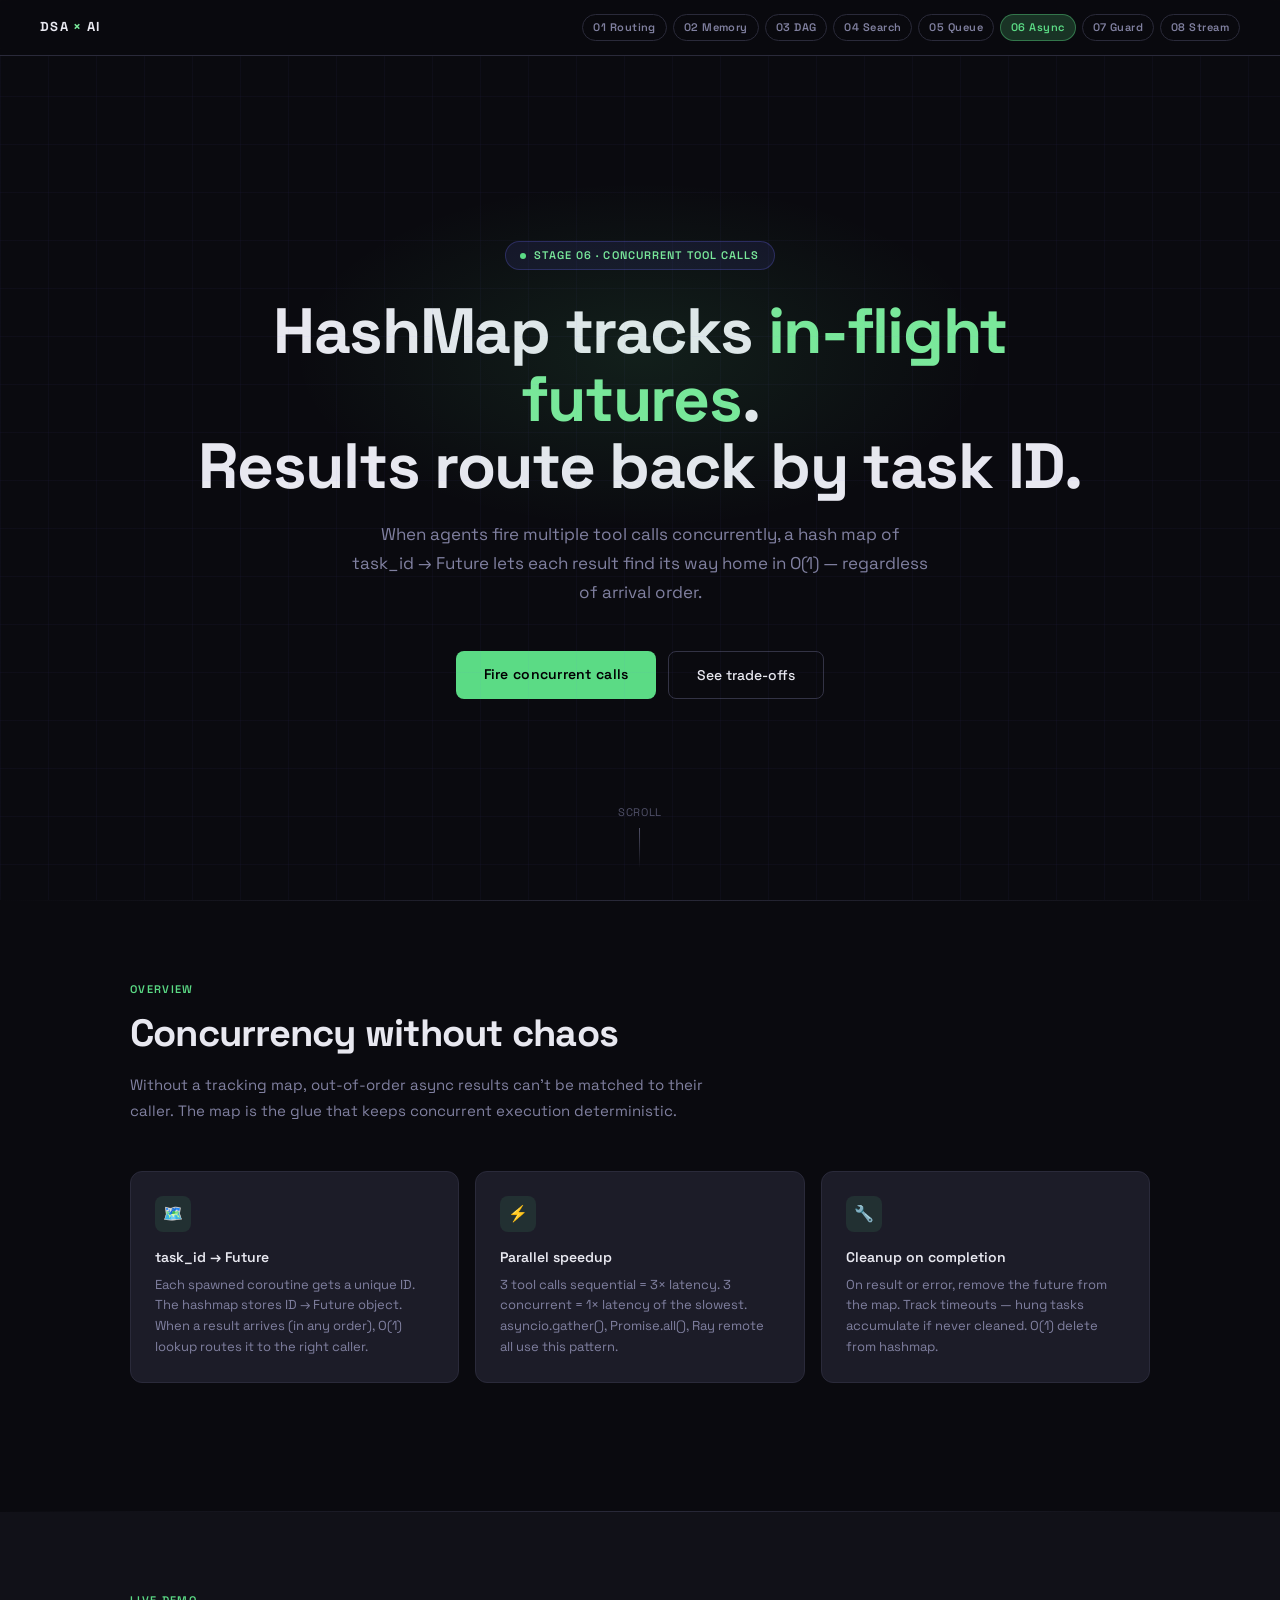
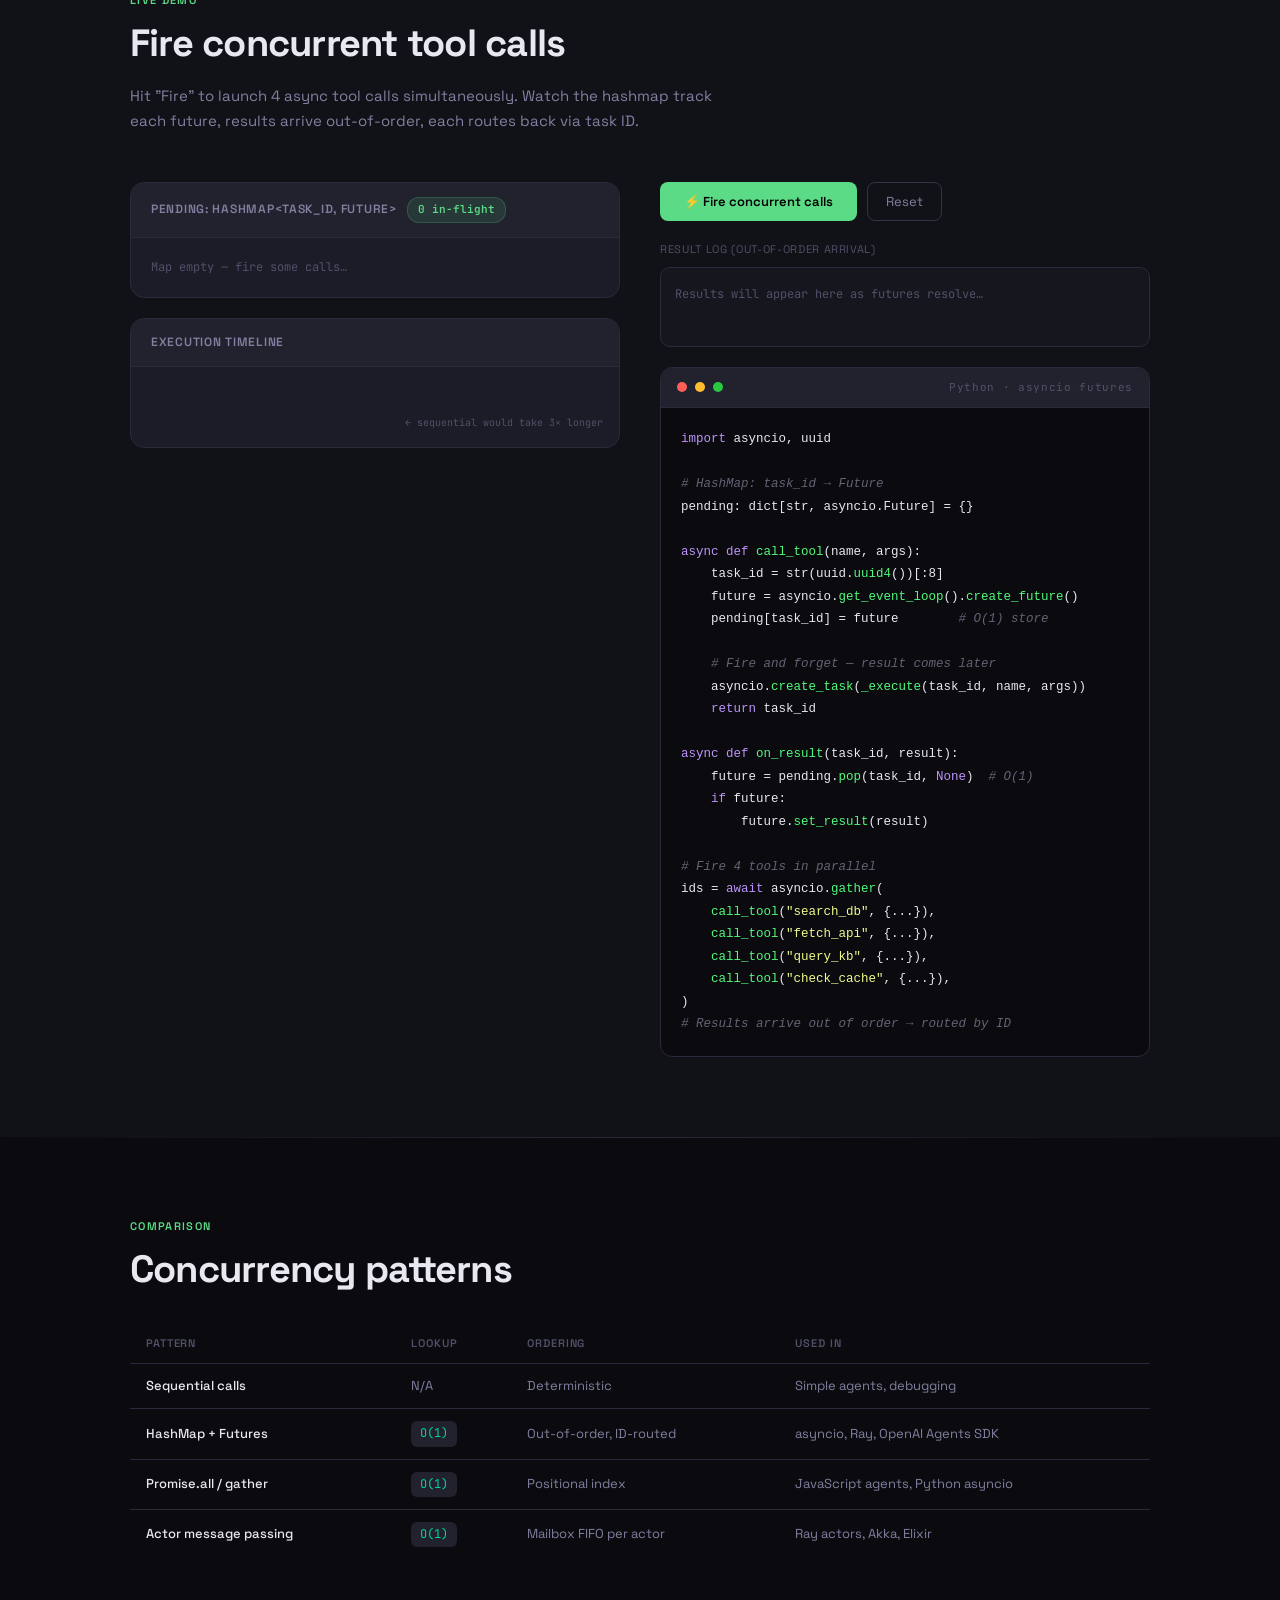
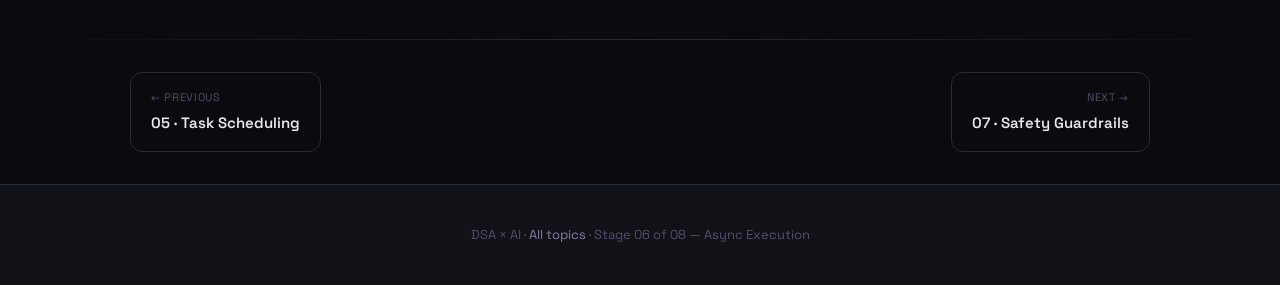
==== async-tracking/index.html @ e640cdf9 "everything done" ====
<!DOCTYPE html>
<html lang="en">
<head>
<meta charset="UTF-8"/>
<meta name="viewport" content="width=device-width, initial-scale=1.0"/>
<title>06 · Async Execution — DSA × AI</title>
<link href="https://fonts.googleapis.com/css2?family=Space+Grotesk:wght@300;400;500;600;700&family=JetBrains+Mono:wght@300;400;500&display=swap" rel="stylesheet"/>
<link rel="stylesheet" href="../shared.css"/>
<style>
:root{--accent:#5BDB85;--accent2:#7AE89B;}
.nav-stage.active{background:rgba(91,219,133,.2)!important;color:#5BDB85!important;border-color:rgba(91,219,133,.4)!important;}
.concept-grid{display:grid;grid-template-columns:repeat(3,1fr);gap:16px;margin-bottom:48px;}
.concept-card{background:var(--surface);border:1px solid var(--border);border-radius:12px;padding:24px;}
.concept-icon{width:36px;height:36px;border-radius:8px;display:flex;align-items:center;justify-content:center;margin-bottom:14px;font-size:16px;}
.concept-title{font-size:14px;font-weight:600;margin-bottom:6px;}
.concept-body{font-size:13px;color:var(--muted);line-height:1.6;}

/* Async tracker */
.future-map{display:flex;flex-direction:column;gap:8px;}
.future-row{display:grid;grid-template-columns:130px 90px 1fr;gap:0;border-radius:10px;overflow:hidden;transition:all .4s;}
.future-id{background:var(--bg3);padding:11px 12px;font-family:var(--mono);font-size:11px;color:var(--muted);border:1px solid var(--border);border-right:none;border-radius:10px 0 0 10px;}
.future-status{padding:11px 10px;font-family:var(--mono);font-size:11px;border:1px solid var(--border);border-left:none;border-right:none;text-align:center;transition:all .4s;}
.future-result{padding:11px 14px;font-family:var(--mono);font-size:11px;border:1px solid var(--border);border-left:none;border-radius:0 10px 10px 0;transition:all .4s;color:var(--dim);}
.future-row.pending .future-status{background:rgba(255,179,71,.08);color:var(--amber);}
.future-row.running .future-status{background:rgba(91,143,255,.08);color:#5B8FFF;}
.future-row.done .future-status{background:rgba(91,219,133,.08);color:var(--green);}
.future-row.done .future-result{color:var(--green);}
.future-row.error .future-status{background:rgba(255,82,82,.08);color:var(--red);}
.future-row.error .future-result{color:var(--red);}
.future-row.done{border-color:rgba(91,219,133,.2);}
.future-row.running .future-id{border-color:rgba(91,143,255,.3);}

/* Timeline */
.timeline{position:relative;padding:16px 0;}
.tl-lane{display:flex;align-items:center;gap:12px;margin-bottom:12px;}
.tl-label{font-family:var(--mono);font-size:11px;color:var(--muted);min-width:100px;text-align:right;}
.tl-track{flex:1;height:24px;background:var(--bg3);border-radius:6px;position:relative;overflow:hidden;border:1px solid var(--border);}
.tl-bar{position:absolute;top:2px;height:20px;border-radius:4px;transition:width .1s linear,left .1s linear;display:flex;align-items:center;padding:0 8px;font-family:var(--mono);font-size:9px;font-weight:600;white-space:nowrap;}

/* Result log */
.result-log{background:var(--bg3);border:1px solid var(--border);border-radius:10px;padding:14px;font-family:var(--mono);font-size:12px;line-height:2;min-height:80px;max-height:160px;overflow-y:auto;}
.rl-entry{opacity:0;transform:translateY(3px);transition:all .3s;}
.rl-entry.show{opacity:1;transform:none;}
@media(max-width:900px){.concept-grid{grid-template-columns:1fr 1fr;}}
@media(max-width:600px){.concept-grid,.future-map{grid-template-columns:1fr;} .future-row{grid-template-columns:1fr;} .future-id,.future-status,.future-result{border-radius:0;border-right:1px solid var(--border);border-left:1px solid var(--border);} .future-id{border-radius:10px 10px 0 0;} .future-result{border-radius:0 0 10px 10px;}}
</style>
</head>
<body>
<nav>
  <a href="../index.html" class="nav-logo">DSA <span>×</span> AI</a>
  <div class="nav-stages">
    <a href="../intent-routing/" class="nav-stage">01 Routing</a>
    <a href="../session-memory/" class="nav-stage">02 Memory</a>
    <a href="../orchestration/" class="nav-stage">03 DAG</a>
    <a href="../retrieval/" class="nav-stage">04 Search</a>
    <a href="../scheduling/" class="nav-stage">05 Queue</a>
    <a href="../async-tracking/" class="nav-stage active">06 Async</a>
    <a href="../guardrails/" class="nav-stage">07 Guard</a>
    <a href="../streaming/" class="nav-stage">08 Stream</a>
  </div>
</nav>

<div class="hero">
  <div class="hero-grid"></div>
  <div class="hero-glow" style="background:radial-gradient(ellipse,rgba(91,219,133,.1) 0%,transparent 70%)"></div>
  <div class="eyebrow"><span class="eyebrow-dot" style="background:#5BDB85"></span>Stage 06 · Concurrent Tool Calls</div>
  <h1>HashMap tracks <em style="color:#7AE89B">in-flight futures</em>.<br/>Results route back by task ID.</h1>
  <p class="hero-sub">When agents fire multiple tool calls concurrently, a hash map of task_id → Future lets each result find its way home in O(1) — regardless of arrival order.</p>
  <div style="display:flex;gap:12px;flex-wrap:wrap;justify-content:center">
    <a href="#demo" class="btn-primary" style="background:#5BDB85;color:#000">Fire concurrent calls</a>
    <a href="#compare" class="btn-secondary">See trade-offs</a>
  </div>
  <div class="scroll-hint"><span>SCROLL</span><div class="scroll-line"></div></div>
</div>

<div class="divider"></div>

<section>
  <div class="section-label">Overview</div>
  <div class="section-title">Concurrency without chaos</div>
  <p class="section-sub">Without a tracking map, out-of-order async results can't be matched to their caller. The map is the glue that keeps concurrent execution deterministic.</p>
  <div class="concept-grid">
    <div class="concept-card">
      <div class="concept-icon" style="background:rgba(91,219,133,.1)">🗺️</div>
      <div class="concept-title">task_id → Future</div>
      <div class="concept-body">Each spawned coroutine gets a unique ID. The hashmap stores ID → Future object. When a result arrives (in any order), O(1) lookup routes it to the right caller.</div>
    </div>
    <div class="concept-card">
      <div class="concept-icon" style="background:rgba(91,219,133,.1)">⚡</div>
      <div class="concept-title">Parallel speedup</div>
      <div class="concept-body">3 tool calls sequential = 3× latency. 3 concurrent = 1× latency of the slowest. asyncio.gather(), Promise.all(), Ray remote all use this pattern.</div>
    </div>
    <div class="concept-card">
      <div class="concept-icon" style="background:rgba(91,219,133,.1)">🔧</div>
      <div class="concept-title">Cleanup on completion</div>
      <div class="concept-body">On result or error, remove the future from the map. Track timeouts — hung tasks accumulate if never cleaned. O(1) delete from hashmap.</div>
    </div>
  </div>
</section>

<div class="divider"></div>

<!-- ASYNC DEMO -->
<div class="full-bg" id="demo">
<div class="full-bg-wrap">
  <div class="section-label">Live demo</div>
  <div class="section-title">Fire concurrent tool calls</div>
  <p class="section-sub">Hit "Fire" to launch 4 async tool calls simultaneously. Watch the hashmap track each future, results arrive out-of-order, each routes back via task ID.</p>

  <div class="two-col">
    <div>
      <!-- Future map -->
      <div class="panel-box" style="margin-bottom:20px">
        <div class="panel-header">
          <div class="panel-header-title">pending: HashMap&lt;task_id, Future&gt;</div>
          <span id="map-size-badge" class="badge badge-green">0 in-flight</span>
        </div>
        <div class="panel-body">
          <div class="future-map" id="future-map">
            <div style="color:var(--dim);font-family:var(--mono);font-size:12px">Map empty — fire some calls…</div>
          </div>
        </div>
      </div>

      <!-- Timeline -->
      <div class="panel-box">
        <div class="panel-header"><div class="panel-header-title">Execution timeline</div></div>
        <div style="padding:16px">
          <div class="timeline" id="timeline"></div>
          <div style="font-size:10px;color:var(--dim);font-family:var(--mono);text-align:right">← sequential would take 3× longer</div>
        </div>
      </div>
    </div>
    <div>
      <div style="display:flex;gap:10px;margin-bottom:20px;flex-wrap:wrap">
        <button class="btn-run" style="background:#5BDB85;color:#000" id="fire-btn" onclick="fireCalls()">⚡ Fire concurrent calls</button>
        <button class="btn-reset" onclick="resetAsync()">Reset</button>
      </div>

      <!-- Result log -->
      <div style="font-size:11px;color:var(--dim);letter-spacing:.06em;text-transform:uppercase;margin-bottom:8px">Result log (out-of-order arrival)</div>
      <div class="result-log" id="result-log"><span style="color:var(--dim)">Results will appear here as futures resolve…</span></div>

      <div class="code-block" style="margin-top:20px">
        <div class="code-topbar"><div class="dot dot-red"></div><div class="dot dot-yellow"></div><div class="dot dot-green"></div><div class="code-lang">Python · asyncio futures</div></div>
        <div class="code-body"><pre><span class="hl-kw">import</span> asyncio, uuid

<span class="hl-cm"># HashMap: task_id → Future</span>
pending: dict[str, asyncio.Future] = {}

<span class="hl-kw">async def</span> <span class="hl-fn">call_tool</span>(name, args):
    task_id = str(uuid.<span class="hl-fn">uuid4</span>())[:8]
    future = asyncio.<span class="hl-fn">get_event_loop</span>().<span class="hl-fn">create_future</span>()
    pending[task_id] = future        <span class="hl-cm"># O(1) store</span>

    <span class="hl-cm"># Fire and forget — result comes later</span>
    asyncio.<span class="hl-fn">create_task</span>(<span class="hl-fn">_execute</span>(task_id, name, args))
    <span class="hl-kw">return</span> task_id

<span class="hl-kw">async def</span> <span class="hl-fn">on_result</span>(task_id, result):
    future = pending.<span class="hl-fn">pop</span>(task_id, <span class="hl-kw">None</span>)  <span class="hl-cm"># O(1)</span>
    <span class="hl-kw">if</span> future:
        future.<span class="hl-fn">set_result</span>(result)

<span class="hl-cm"># Fire 4 tools in parallel</span>
ids = <span class="hl-kw">await</span> asyncio.<span class="hl-fn">gather</span>(
    <span class="hl-fn">call_tool</span>(<span class="hl-st">"search_db"</span>, {...}),
    <span class="hl-fn">call_tool</span>(<span class="hl-st">"fetch_api"</span>, {...}),
    <span class="hl-fn">call_tool</span>(<span class="hl-st">"query_kb"</span>, {...}),
    <span class="hl-fn">call_tool</span>(<span class="hl-st">"check_cache"</span>, {...}),
)
<span class="hl-cm"># Results arrive out of order → routed by ID</span></pre></div>
      </div>
    </div>
  </div>
</div>
</div>

<div class="divider"></div>

<section id="compare">
  <div class="section-label">Comparison</div>
  <div class="section-title">Concurrency patterns</div>
  <table class="cplx-table">
    <thead><tr><th>Pattern</th><th>Lookup</th><th>Ordering</th><th>Used in</th></tr></thead>
    <tbody>
      <tr><td>Sequential calls</td><td>N/A</td><td>Deterministic</td><td>Simple agents, debugging</td></tr>
      <tr><td>HashMap + Futures</td><td><span class="mono-badge">O(1)</span></td><td>Out-of-order, ID-routed</td><td>asyncio, Ray, OpenAI Agents SDK</td></tr>
      <tr><td>Promise.all / gather</td><td><span class="mono-badge">O(1)</span></td><td>Positional index</td><td>JavaScript agents, Python asyncio</td></tr>
      <tr><td>Actor message passing</td><td><span class="mono-badge">O(1)</span></td><td>Mailbox FIFO per actor</td><td>Ray actors, Akka, Elixir</td></tr>
    </tbody>
  </table>
</section>

<div class="divider"></div>
<div class="topic-nav">
  <a href="../scheduling/" class="topic-nav-link">
    <span class="topic-nav-label">← Previous</span>
    <span class="topic-nav-title">05 · Task Scheduling</span>
  </a>
  <a href="../guardrails/" class="topic-nav-link next">
    <span class="topic-nav-label">Next →</span>
    <span class="topic-nav-title">07 · Safety Guardrails</span>
  </a>
</div>
<footer>DSA × AI · <a href="../index.html">All topics</a> · Stage 06 of 08 — Async Execution</footer>

<script>
const TOOLS = [
  {id:'task_a1b2', name:'search_db', desc:'Search customer DB', duration:2200, color:'#5BDB85'},
  {id:'task_c3d4', name:'fetch_api', desc:'Call external API', duration:1400, color:'#5B8FFF'},
  {id:'task_e5f6', name:'query_kb', desc:'Query knowledge base', duration:3000, color:'#FFB347'},
  {id:'task_g7h8', name:'check_cache', desc:'Check Redis cache', duration:800, color:'#FF6B9D'},
];
const RESULTS = {
  'task_a1b2':'{"customer":"Alice","plan":"Pro"}',
  'task_c3d4':'{"status":200,"data":"..."}',
  'task_e5f6':'{"docs":["doc1","doc3"],"score":0.91}',
  'task_g7h8':'{"hit":true,"ttl":240}',
};

let running = false;
let timers = [];

function renderMap(states) {
  const el = document.getElementById('future-map');
  const inFlight = Object.values(states).filter(s=>s==='running'||s==='pending').length;
  document.getElementById('map-size-badge').textContent = inFlight + ' in-flight';

  if (!Object.keys(states).length) {
    el.innerHTML = '<div style="color:var(--dim);font-family:var(--mono);font-size:12px">Map empty — fire some calls…</div>';
    return;
  }
  el.innerHTML = TOOLS.map(t => {
    const st = states[t.id] || 'pending';
    const statusText = {pending:'⏳ pending',running:'🔄 running',done:'✓ resolved',error:'✗ error'}[st];
    const result = st==='done' ? RESULTS[t.id] : st==='error' ? 'TimeoutError' : '…';
    return `<div class="future-row ${st}">
      <div class="future-id">${t.id}</div>
      <div class="future-status">${statusText}</div>
      <div class="future-result">${result}</div>
    </div>`;
  }).join('');
}

function renderTimeline(progress) {
  const tl = document.getElementById('timeline');
  tl.innerHTML = TOOLS.map(t => {
    const pct = Math.min((progress[t.id]||0)*100, 100);
    return `<div class="tl-lane">
      <div class="tl-label">${t.name}</div>
      <div class="tl-track">
        <div class="tl-bar" style="width:${pct}%;background:${t.color}33;border:1px solid ${t.color}66;color:${t.color};left:0">
          ${pct>=15?t.desc:''}
        </div>
      </div>
    </div>`;
  }).join('');
}

function logResult(tool, result) {
  const log = document.getElementById('result-log');
  if (log.querySelector('span')) log.innerHTML = '';
  const div = document.createElement('div');
  div.className = 'rl-entry';
  const time = new Date().toLocaleTimeString('en',{hour12:false,hour:'2-digit',minute:'2-digit',second:'2-digit'});
  div.innerHTML = `<span style="color:var(--dim)">[${time}]</span> <span style="color:#5BDB85">✓</span> <span style="color:#7AA3FF">${tool.id}</span> → <span style="color:var(--green)">${result.slice(0,40)}…</span>`;
  log.appendChild(div);
  log.scrollTop = log.scrollHeight;
  requestAnimationFrame(() => div.classList.add('show'));
}

async function fireCalls() {
  if (running) return;
  running = true;
  document.getElementById('fire-btn').disabled = true;

  const states = {};
  const progress = {};
  TOOLS.forEach(t => { states[t.id]='running'; progress[t.id]=0; });
  renderMap(states);
  renderTimeline(progress);
  document.getElementById('result-log').innerHTML = '';

  const startTime = Date.now();
  const maxDuration = Math.max(...TOOLS.map(t=>t.duration));

  // Animate progress bars
  const animInterval = setInterval(() => {
    const elapsed = Date.now() - startTime;
    TOOLS.forEach(t => { progress[t.id] = Math.min(elapsed / t.duration, 1); });
    renderTimeline(progress);
    if (elapsed >= maxDuration) clearInterval(animInterval);
  }, 50);

  // Resolve each future at its own time
  TOOLS.forEach(t => {
    timers.push(setTimeout(() => {
      states[t.id] = 'done';
      renderMap({...states});
      logResult(t, RESULTS[t.id]);
    }, t.duration));
  });

  timers.push(setTimeout(() => {
    running = false;
    document.getElementById('fire-btn').disabled = false;
    document.getElementById('map-size-badge').textContent = '0 in-flight';
  }, maxDuration + 200));
}

function resetAsync() {
  timers.forEach(t => clearTimeout(t)); timers = [];
  running = false;
  document.getElementById('fire-btn').disabled = false;
  document.getElementById('future-map').innerHTML = '<div style="color:var(--dim);font-family:var(--mono);font-size:12px">Map empty — fire some calls…</div>';
  document.getElementById('result-log').innerHTML = '<span style="color:var(--dim)">Results will appear here as futures resolve…</span>';
  document.getElementById('timeline').innerHTML = '';
  document.getElementById('map-size-badge').textContent = '0 in-flight';
}
</script>
</body>
</html>
---- shared.css ----
:root {
  --bg: #0A0A0F;
  --bg2: #111118;
  --bg3: #16161F;
  --surface: #1C1C28;
  --surface2: #22222E;
  --border: #2A2A3A;
  --border2: #333345;
  --text: #E8E8F0;
  --muted: #8080A0;
  --dim: #505068;
  --font: 'Space Grotesk', sans-serif;
  --mono: 'JetBrains Mono', monospace;

  /* Topic accent colors */
  --c1: #6C63FF; /* Intent Routing */
  --c2: #00D4A4; /* Session Memory */
  --c3: #5B8FFF; /* Orchestration */
  --c4: #FF6B9D; /* Retrieval */
  --c5: #FFB347; /* Scheduling */
  --c6: #5BDB85; /* Async Tracking */
  --c7: #FF5252; /* Guardrails */
  --c8: #A78BFA; /* Streaming */

  --teal: #00D4A4;
  --teal2: #00FFB3;
  --pink: #FF6B9D;
  --amber: #FFB347;
  --green: #5BDB85;
  --blue: #5B8FFF;
  --red: #FF5252;
  --violet: #A78BFA;
  --accent: #6C63FF;
  --accent2: #9B8FFF;
}

*, *::before, *::after { box-sizing: border-box; margin: 0; padding: 0; }
html { scroll-behavior: smooth; }
body {
  background: var(--bg);
  color: var(--text);
  font-family: var(--font);
  font-size: 15px;
  line-height: 1.6;
  overflow-x: hidden;
}

/* NAV */
nav {
  position: fixed; top: 0; left: 0; right: 0; z-index: 100;
  background: rgba(10,10,15,0.92);
  backdrop-filter: blur(12px);
  border-bottom: 1px solid var(--border);
  padding: 0 40px; height: 56px;
  display: flex; align-items: center; justify-content: space-between;
}
.nav-logo {
  font-size: 13px; font-weight: 700; letter-spacing: .1em;
  text-transform: uppercase; color: var(--text); text-decoration: none;
}
.nav-logo span { color: var(--accent2); }
.nav-stages {
  display: flex; gap: 6px; align-items: center; flex-wrap: wrap;
}
.nav-stage {
  padding: 4px 10px; border-radius: 20px; font-size: 11px;
  font-weight: 600; text-decoration: none; letter-spacing: .04em;
  border: 1px solid var(--border); color: var(--muted);
  transition: all .2s; white-space: nowrap;
}
.nav-stage:hover { color: var(--text); border-color: var(--border2); }
.nav-stage.active { color: #fff; border-color: transparent; }

/* HERO */
.hero {
  min-height: 100vh; display: flex; flex-direction: column;
  align-items: center; justify-content: center;
  padding: 100px 40px 60px; text-align: center;
  position: relative; overflow: hidden;
}
.hero-grid {
  position: absolute; inset: 0;
  background-image:
    linear-gradient(rgba(108,99,255,.04) 1px, transparent 1px),
    linear-gradient(90deg, rgba(108,99,255,.04) 1px, transparent 1px);
  background-size: 48px 48px; pointer-events: none;
}
.hero-glow {
  position: absolute; top: 20%; left: 50%; transform: translateX(-50%);
  width: 700px; height: 350px;
  background: radial-gradient(ellipse, rgba(108,99,255,.1) 0%, transparent 70%);
  pointer-events: none;
}
.eyebrow {
  display: inline-flex; align-items: center; gap: 8px;
  background: rgba(108,99,255,.1); border: 1px solid rgba(108,99,255,.25);
  border-radius: 20px; padding: 5px 14px;
  font-size: 11px; font-weight: 600; letter-spacing: .1em;
  text-transform: uppercase; color: var(--accent2); margin-bottom: 28px;
}
.eyebrow-dot {
  width: 6px; height: 6px; border-radius: 50%; background: var(--accent);
  animation: pulse 2s infinite;
}
@keyframes pulse {
  0%,100% { opacity:1; transform:scale(1); }
  50% { opacity:.5; transform:scale(.8); }
}
h1 {
  font-size: clamp(32px, 5vw, 72px); font-weight: 700;
  line-height: 1.05; letter-spacing: -.02em;
  margin-bottom: 20px; max-width: 900px;
}
h1 em { font-style: normal; }
.hero-sub {
  font-size: 17px; color: var(--muted);
  max-width: 580px; line-height: 1.7; margin-bottom: 44px;
}

/* BUTTONS */
.btn-primary {
  padding: 12px 28px; background: var(--accent); color: #fff;
  border: none; border-radius: 8px; font-family: var(--font);
  font-size: 14px; font-weight: 600; cursor: pointer;
  transition: all .2s; text-decoration: none; letter-spacing: .02em;
  display: inline-block;
}
.btn-primary:hover { filter: brightness(1.15); transform: translateY(-1px); }
.btn-secondary {
  padding: 12px 28px; background: transparent; color: var(--text);
  border: 1px solid var(--border2); border-radius: 8px;
  font-family: var(--font); font-size: 14px; font-weight: 500;
  cursor: pointer; transition: all .2s; text-decoration: none;
  display: inline-block;
}
.btn-secondary:hover { border-color: var(--accent); color: var(--accent2); }
.btn-run {
  padding: 10px 24px; background: var(--accent); color: #fff;
  border: none; border-radius: 8px; font-family: var(--font);
  font-size: 13px; font-weight: 600; cursor: pointer;
  transition: all .2s; display: inline-flex; align-items: center; gap: 8px;
}
.btn-run:hover { filter: brightness(1.15); }
.btn-run:disabled { opacity: .4; cursor: not-allowed; }
.btn-reset {
  padding: 10px 18px; background: transparent; color: var(--muted);
  border: 1px solid var(--border2); border-radius: 8px;
  font-family: var(--font); font-size: 13px; cursor: pointer; transition: all .2s;
}
.btn-reset:hover { border-color: var(--accent); color: var(--accent2); }

/* LAYOUT */
section { padding: 80px 40px; max-width: 1100px; margin: 0 auto; }
.section-label {
  font-size: 11px; font-weight: 600; letter-spacing: .12em;
  text-transform: uppercase; color: var(--accent); margin-bottom: 12px;
}
.section-title {
  font-size: clamp(24px,3vw,38px); font-weight: 700;
  letter-spacing: -.02em; margin-bottom: 16px; line-height: 1.2;
}
.section-sub {
  font-size: 15px; color: var(--muted);
  max-width: 620px; line-height: 1.7; margin-bottom: 48px;
}
.divider {
  width: 100%; height: 1px;
  background: linear-gradient(90deg, transparent, var(--border), transparent);
}
.two-col { display: grid; grid-template-columns: 1fr 1fr; gap: 40px; align-items: start; }
.full-bg { background: var(--bg2); }
.full-bg-wrap { max-width: 1100px; margin: 0 auto; padding: 80px 40px; }

/* PANELS */
.panel-box {
  background: var(--surface); border: 1px solid var(--border);
  border-radius: 14px; overflow: hidden;
}
.panel-header {
  background: var(--surface2); border-bottom: 1px solid var(--border);
  padding: 14px 20px; display: flex; align-items: center; gap: 10px; flex-wrap: wrap;
}
.panel-header-title {
  font-size: 12px; font-weight: 600; letter-spacing: .06em;
  text-transform: uppercase; color: var(--muted);
}
.panel-body { padding: 20px; }

/* BADGES */
.badge {
  display: inline-flex; align-items: center; gap: 4px;
  padding: 3px 10px; border-radius: 12px;
  font-size: 11px; font-weight: 600; font-family: var(--mono);
}
.badge-teal { background: rgba(0,212,164,.12); color: var(--teal); border: 1px solid rgba(0,212,164,.2); }
.badge-accent { background: rgba(108,99,255,.15); color: var(--accent2); border: 1px solid rgba(108,99,255,.25); }
.badge-amber { background: rgba(255,179,71,.12); color: var(--amber); border: 1px solid rgba(255,179,71,.2); }
.badge-pink { background: rgba(255,107,157,.12); color: var(--pink); border: 1px solid rgba(255,107,157,.2); }
.badge-green { background: rgba(91,219,133,.12); color: var(--green); border: 1px solid rgba(91,219,133,.2); }
.badge-red { background: rgba(255,82,82,.12); color: var(--red); border: 1px solid rgba(255,82,82,.2); }
.badge-violet { background: rgba(167,139,250,.12); color: var(--violet); border: 1px solid rgba(167,139,250,.2); }
.badge-blue { background: rgba(91,143,255,.12); color: var(--blue); border: 1px solid rgba(91,143,255,.2); }
.mono-badge {
  display: inline-flex; padding: 3px 9px; background: var(--surface2);
  border-radius: 6px; font-family: var(--mono); font-size: 12px; color: var(--teal);
}

/* CHIPS */
.chips { display: flex; flex-wrap: wrap; gap: 6px; margin-bottom: 18px; }
.chip {
  padding: 5px 11px; border-radius: 20px; font-size: 11px; font-weight: 600;
  cursor: pointer; border: 1px solid transparent; transition: all .15s; letter-spacing: .02em;
}
.chip:hover { opacity: .8; transform: translateY(-1px); }
.chip-purple { background: rgba(108,99,255,.15); color: var(--accent2); border-color: rgba(108,99,255,.3); }
.chip-teal   { background: rgba(0,212,164,.1);   color: var(--teal);    border-color: rgba(0,212,164,.25); }
.chip-pink   { background: rgba(255,107,157,.1); color: var(--pink);   border-color: rgba(255,107,157,.25); }
.chip-amber  { background: rgba(255,179,71,.1);  color: var(--amber);  border-color: rgba(255,179,71,.25); }
.chip-green  { background: rgba(91,219,133,.1);  color: var(--green);  border-color: rgba(91,219,133,.25); }
.chip-blue   { background: rgba(91,143,255,.1);  color: var(--blue);   border-color: rgba(91,143,255,.25); }
.chip-red    { background: rgba(255,82,82,.1);   color: var(--red);    border-color: rgba(255,82,82,.25); }
.chip-violet { background: rgba(167,139,250,.1); color: var(--violet); border-color: rgba(167,139,250,.25); }
.chip-dim    { background: var(--surface2); color: var(--muted); border-color: var(--border); }

/* CODE BLOCK */
.code-block {
  background: var(--bg); border: 1px solid var(--border);
  border-radius: 12px; overflow: hidden;
  font-family: var(--mono); font-size: 12.5px; line-height: 1.8;
}
.code-topbar {
  background: var(--surface2); border-bottom: 1px solid var(--border);
  padding: 10px 16px; display: flex; align-items: center; gap: 8px;
}
.dot { width: 10px; height: 10px; border-radius: 50%; }
.dot-red { background: #FF5F57; } .dot-yellow { background: #FEBC2E; } .dot-green { background: #28C840; }
.code-lang { font-size: 11px; color: var(--dim); margin-left: auto; letter-spacing: .06em; }
.code-body { padding: 20px; overflow-x: auto; }
pre { white-space: pre; }
.hl-kw { color: #BD93F9; } .hl-fn { color: #50FA7B; } .hl-st { color: #F1FA8C; }
.hl-cm { color: #636375; font-style: italic; } .hl-nb { color: #FFB86C; } .hl-cl { color: #8BE9FD; }

/* QUERY INPUT */
.query-input {
  width: 100%; background: var(--bg3); border: 1px solid var(--border2);
  border-radius: 8px; padding: 12px 16px; color: var(--text);
  font-family: var(--font); font-size: 14px; outline: none; transition: border-color .2s;
}
.query-input:focus { border-color: var(--accent); }
.query-input::placeholder { color: var(--dim); }
.query-select {
  background: var(--bg3); border: 1px solid var(--border2);
  border-radius: 8px; padding: 10px 14px; color: var(--text);
  font-family: var(--font); font-size: 13px; outline: none;
  cursor: pointer; transition: border-color .2s;
}
.query-select:focus { border-color: var(--accent); }

/* STATUS */
.status-badge {
  padding: 5px 12px; border-radius: 20px; font-size: 11px;
  font-weight: 600; font-family: var(--mono); transition: all .4s;
}

/* COMPARISON TABLE */
.cplx-table { width: 100%; border-collapse: collapse; margin-top: 32px; }
.cplx-table th {
  text-align: left; font-size: 11px; font-weight: 600;
  letter-spacing: .08em; text-transform: uppercase; color: var(--dim);
  padding: 10px 16px; border-bottom: 1px solid var(--border);
}
.cplx-table td {
  padding: 12px 16px; border-bottom: 1px solid var(--border);
  font-size: 13px; color: var(--muted);
}
.cplx-table tr:last-child td { border-bottom: none; }
.cplx-table td:first-child { color: var(--text); font-weight: 500; }

/* SCROLL HINT */
.scroll-hint {
  position: absolute; bottom: 32px; left: 50%; transform: translateX(-50%);
  display: flex; flex-direction: column; align-items: center; gap: 6px;
  color: var(--dim); font-size: 11px; letter-spacing: .06em;
}
.scroll-line {
  width: 1px; height: 40px;
  background: linear-gradient(var(--dim), transparent);
  animation: scrollanim 2s ease-in-out infinite;
}
@keyframes scrollanim {
  0%,100% { transform: scaleY(1); transform-origin: top; }
  50% { transform: scaleY(.5); transform-origin: top; }
}

/* FOOTER */
footer {
  border-top: 1px solid var(--border); padding: 40px;
  text-align: center; color: var(--dim); font-size: 13px; background: var(--bg2);
}
footer a { color: var(--muted); text-decoration: none; }
footer a:hover { color: var(--text); }

/* NEXT/PREV NAV */
.topic-nav {
  display: flex; justify-content: space-between; align-items: center;
  padding: 32px 40px; max-width: 1100px; margin: 0 auto;
}
.topic-nav-link {
  display: flex; flex-direction: column; gap: 4px;
  text-decoration: none; padding: 16px 20px;
  border: 1px solid var(--border); border-radius: 12px;
  transition: all .2s; max-width: 280px;
}
.topic-nav-link:hover { border-color: var(--border2); background: var(--surface); }
.topic-nav-label { font-size: 11px; color: var(--dim); text-transform: uppercase; letter-spacing: .06em; }
.topic-nav-title { font-size: 15px; font-weight: 600; color: var(--text); }
.topic-nav-link.next { text-align: right; }

/* RESPONSIVE */
@media (max-width: 900px) {
  nav { padding: 0 20px; }
  .nav-stages { display: none; }
  section, .full-bg-wrap { padding: 60px 20px; }
  .two-col { grid-template-columns: 1fr; }
  h1 { font-size: 30px; }
  .topic-nav { padding: 24px 20px; }
}
@media (max-width: 600px) {
  .hero { padding: 80px 20px 40px; }
  .hero-sub { font-size: 15px; }
}
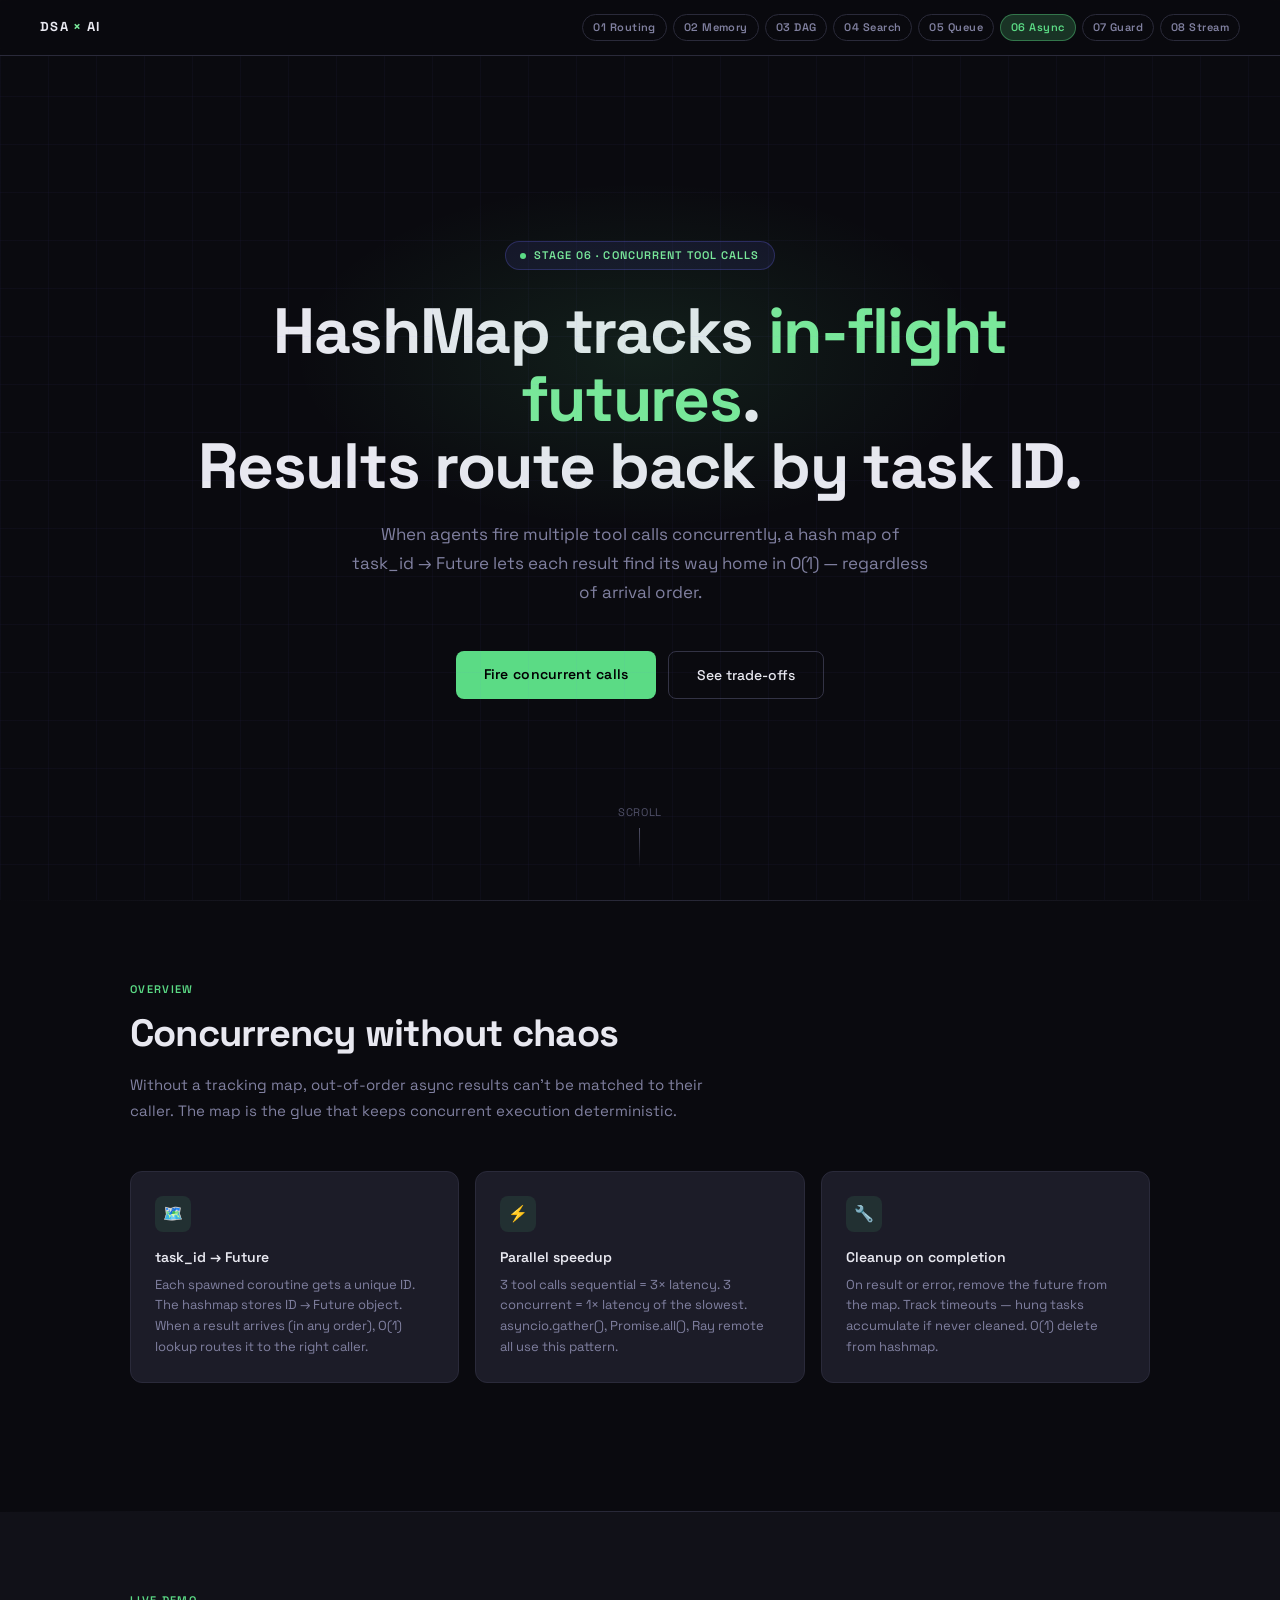
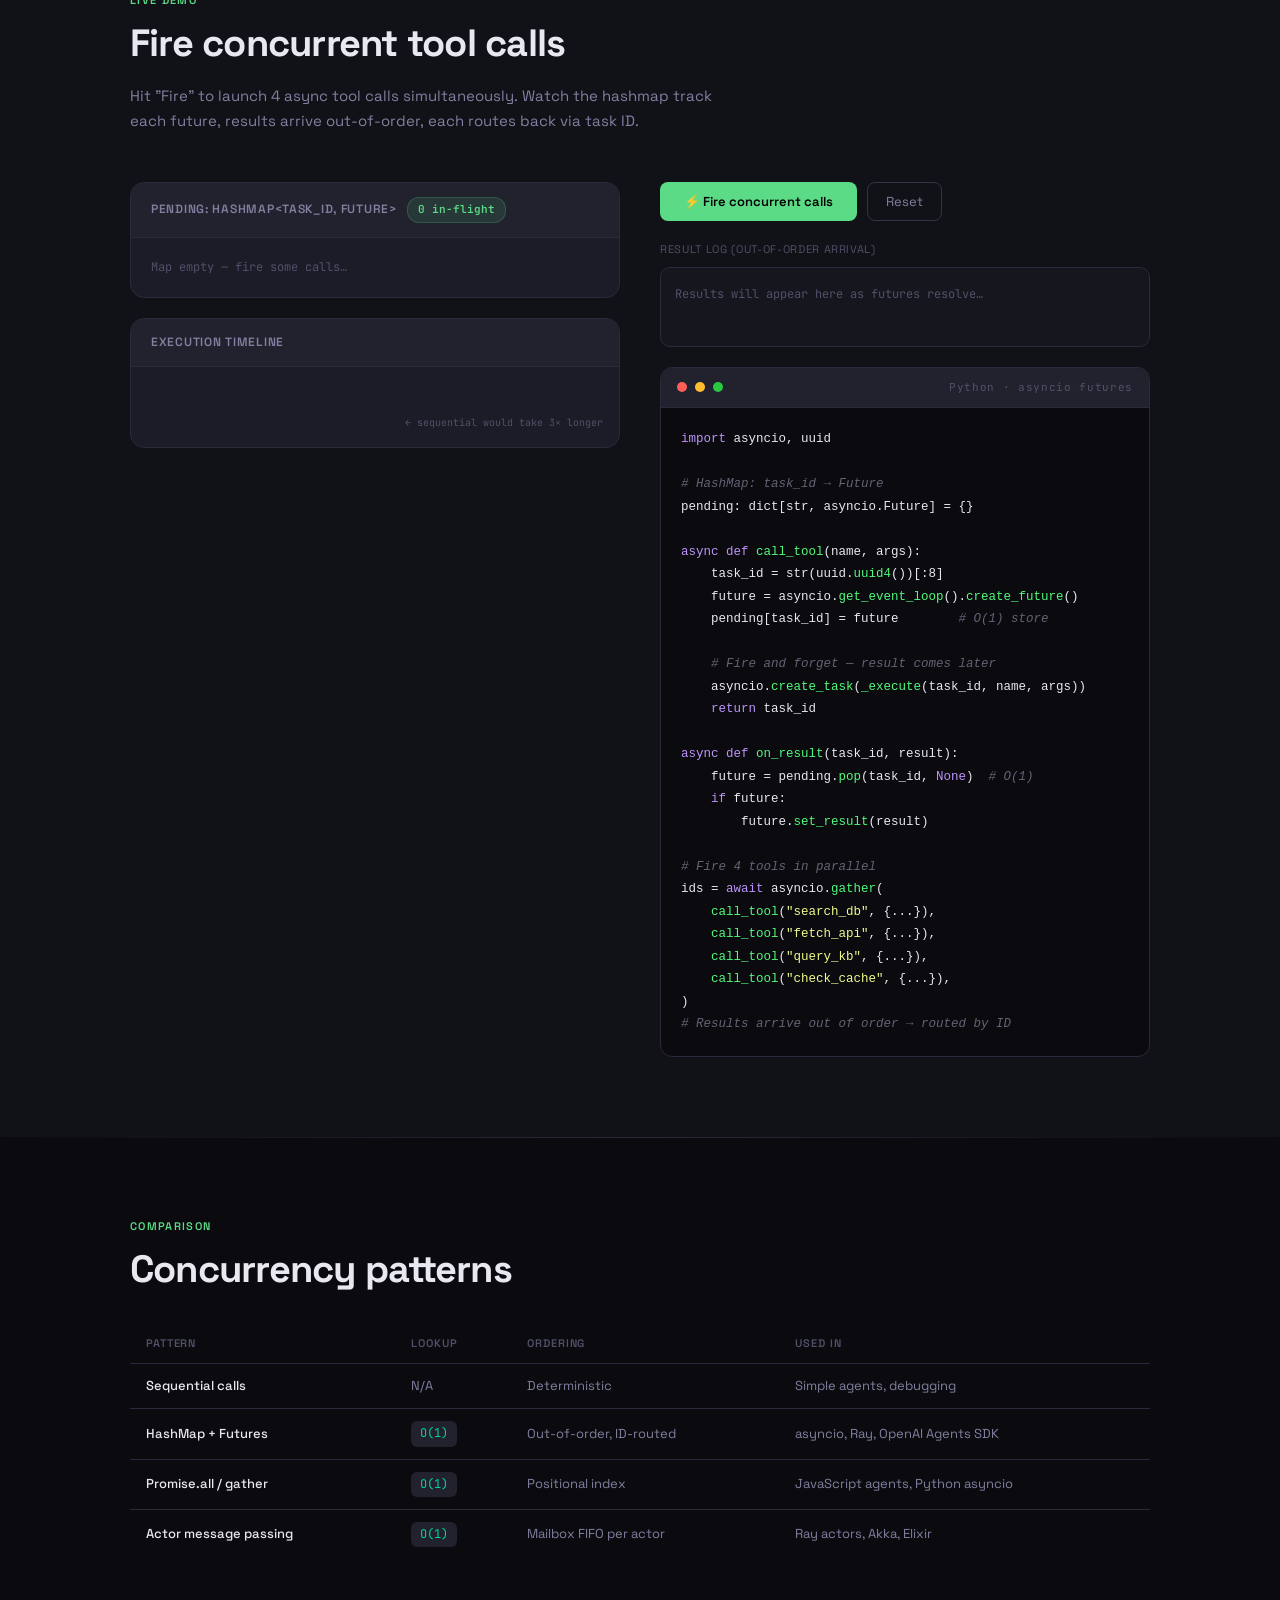
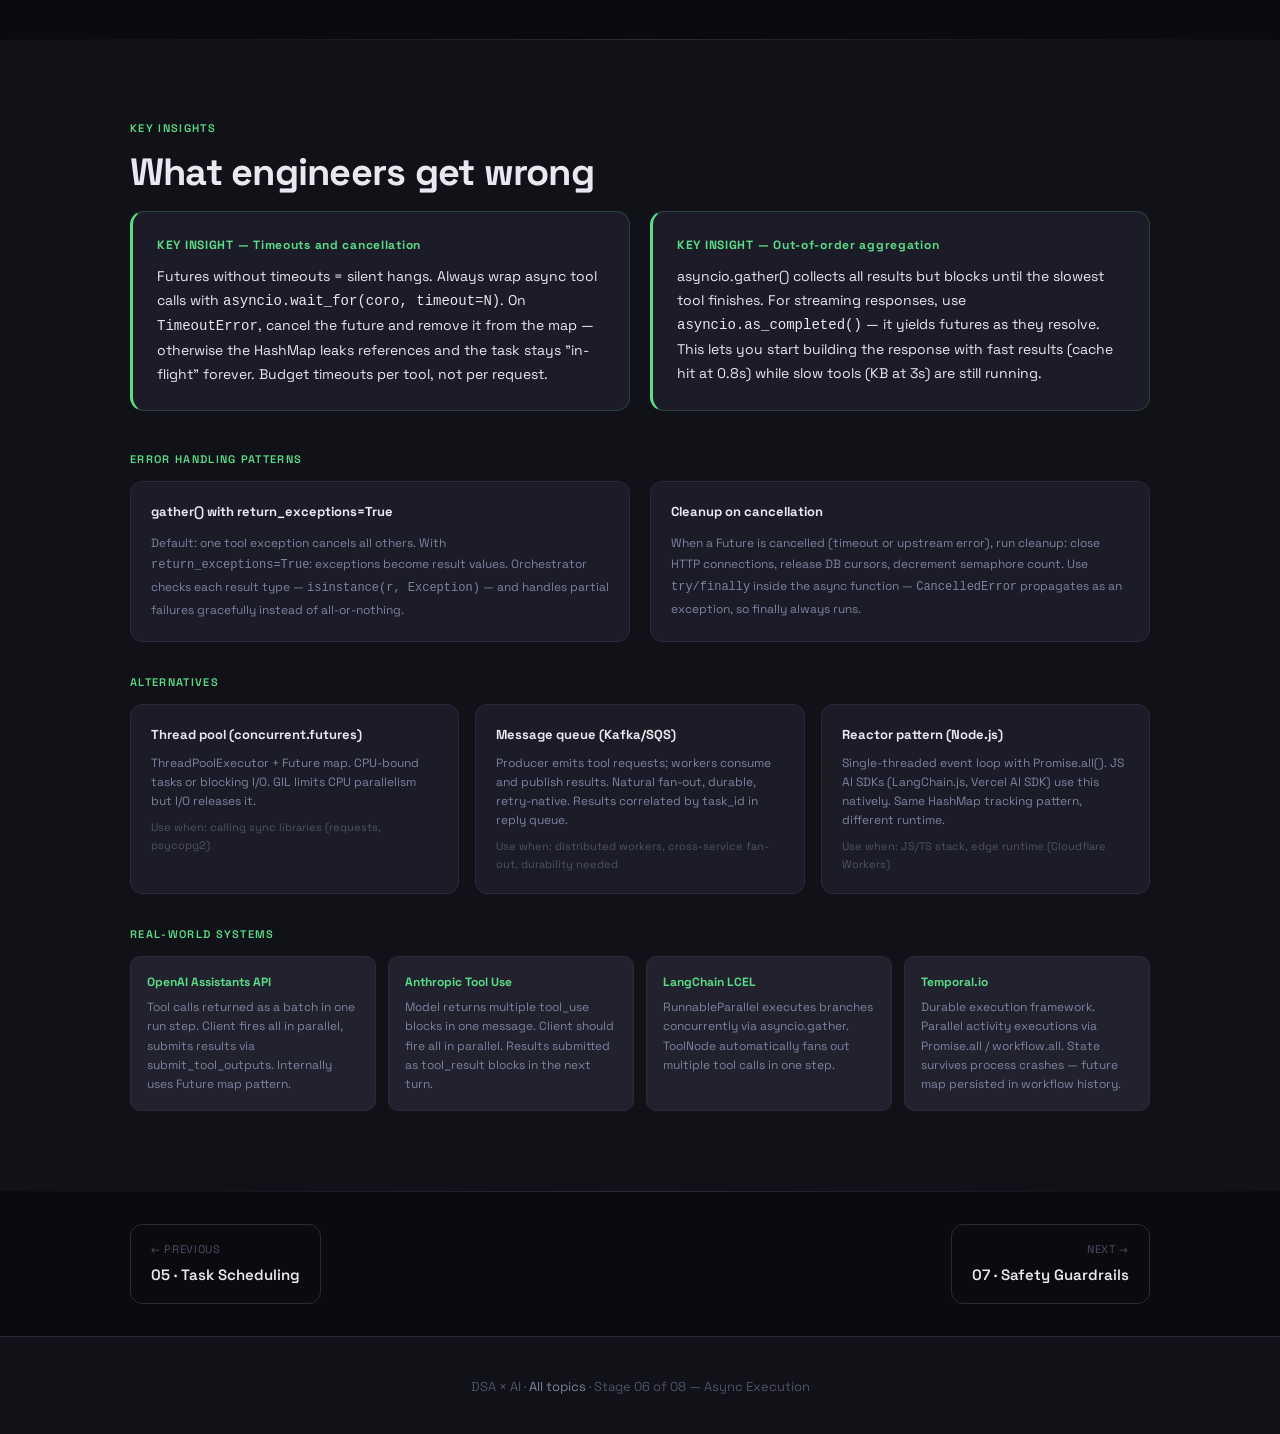
==== commit c05f3a35: "added features" ====
--- a/async-tracking/index.html
+++ b/async-tracking/index.html
@@ -193,6 +193,76 @@
 </section>
 
 <div class="divider"></div>
+
+<div class="full-bg">
+<div class="full-bg-wrap">
+  <div class="section-label">Key insights</div>
+  <div class="section-title">What engineers get wrong</div>
+  <div style="display:grid;grid-template-columns:1fr 1fr;gap:20px;margin-bottom:40px">
+    <div style="background:var(--surface);border:1px solid rgba(91,219,133,.2);border-radius:14px;padding:24px;border-left:3px solid #5BDB85">
+      <div style="font-size:12px;font-weight:700;color:#5BDB85;margin-bottom:10px;letter-spacing:.06em">KEY INSIGHT — Timeouts and cancellation</div>
+      <div style="font-size:14px;color:var(--text);line-height:1.7">Futures without timeouts = silent hangs. Always wrap async tool calls with <code>asyncio.wait_for(coro, timeout=N)</code>. On <code>TimeoutError</code>, cancel the future and remove it from the map — otherwise the HashMap leaks references and the task stays "in-flight" forever. Budget timeouts per tool, not per request.</div>
+    </div>
+    <div style="background:var(--surface);border:1px solid rgba(91,219,133,.2);border-radius:14px;padding:24px;border-left:3px solid #5BDB85">
+      <div style="font-size:12px;font-weight:700;color:#5BDB85;margin-bottom:10px;letter-spacing:.06em">KEY INSIGHT — Out-of-order aggregation</div>
+      <div style="font-size:14px;color:var(--text);line-height:1.7">asyncio.gather() collects all results but blocks until the slowest tool finishes. For streaming responses, use <code>asyncio.as_completed()</code> — it yields futures as they resolve. This lets you start building the response with fast results (cache hit at 0.8s) while slow tools (KB at 3s) are still running.</div>
+    </div>
+  </div>
+
+  <div class="section-label" style="margin-top:8px">Error handling patterns</div>
+  <div style="display:grid;grid-template-columns:1fr 1fr;gap:20px;margin-bottom:32px">
+    <div style="background:var(--surface);border:1px solid var(--border);border-radius:12px;padding:20px">
+      <div style="font-size:13px;font-weight:700;color:var(--text);margin-bottom:10px">gather() with return_exceptions=True</div>
+      <div style="font-size:12px;color:var(--muted);line-height:1.8">Default: one tool exception cancels all others. With <code>return_exceptions=True</code>: exceptions become result values. Orchestrator checks each result type — <code>isinstance(r, Exception)</code> — and handles partial failures gracefully instead of all-or-nothing.</div>
+    </div>
+    <div style="background:var(--surface);border:1px solid var(--border);border-radius:12px;padding:20px">
+      <div style="font-size:13px;font-weight:700;color:var(--text);margin-bottom:10px">Cleanup on cancellation</div>
+      <div style="font-size:12px;color:var(--muted);line-height:1.8">When a Future is cancelled (timeout or upstream error), run cleanup: close HTTP connections, release DB cursors, decrement semaphore count. Use <code>try/finally</code> inside the async function — <code>CancelledError</code> propagates as an exception, so finally always runs.</div>
+    </div>
+  </div>
+
+  <div class="section-label">Alternatives</div>
+  <div style="display:grid;grid-template-columns:repeat(3,1fr);gap:16px;margin-bottom:32px">
+    <div style="background:var(--surface);border:1px solid var(--border);border-radius:12px;padding:20px">
+      <div style="font-size:13px;font-weight:700;color:var(--text);margin-bottom:8px">Thread pool (concurrent.futures)</div>
+      <div style="font-size:12px;color:var(--muted);margin-bottom:8px">ThreadPoolExecutor + Future map. CPU-bound tasks or blocking I/O. GIL limits CPU parallelism but I/O releases it.</div>
+      <div style="font-size:11px;color:var(--dim)">Use when: calling sync libraries (requests, psycopg2)</div>
+    </div>
+    <div style="background:var(--surface);border:1px solid var(--border);border-radius:12px;padding:20px">
+      <div style="font-size:13px;font-weight:700;color:var(--text);margin-bottom:8px">Message queue (Kafka/SQS)</div>
+      <div style="font-size:12px;color:var(--muted);margin-bottom:8px">Producer emits tool requests; workers consume and publish results. Natural fan-out, durable, retry-native. Results correlated by task_id in reply queue.</div>
+      <div style="font-size:11px;color:var(--dim)">Use when: distributed workers, cross-service fan-out, durability needed</div>
+    </div>
+    <div style="background:var(--surface);border:1px solid var(--border);border-radius:12px;padding:20px">
+      <div style="font-size:13px;font-weight:700;color:var(--text);margin-bottom:8px">Reactor pattern (Node.js)</div>
+      <div style="font-size:12px;color:var(--muted);margin-bottom:8px">Single-threaded event loop with Promise.all(). JS AI SDKs (LangChain.js, Vercel AI SDK) use this natively. Same HashMap tracking pattern, different runtime.</div>
+      <div style="font-size:11px;color:var(--dim)">Use when: JS/TS stack, edge runtime (Cloudflare Workers)</div>
+    </div>
+  </div>
+
+  <div class="section-label">Real-world systems</div>
+  <div style="display:grid;grid-template-columns:repeat(4,1fr);gap:12px">
+    <div style="background:var(--surface2);border:1px solid var(--border);border-radius:10px;padding:16px">
+      <div style="font-size:12px;font-weight:700;color:#5BDB85;margin-bottom:6px">OpenAI Assistants API</div>
+      <div style="font-size:12px;color:var(--muted)">Tool calls returned as a batch in one run step. Client fires all in parallel, submits results via submit_tool_outputs. Internally uses Future map pattern.</div>
+    </div>
+    <div style="background:var(--surface2);border:1px solid var(--border);border-radius:10px;padding:16px">
+      <div style="font-size:12px;font-weight:700;color:#5BDB85;margin-bottom:6px">Anthropic Tool Use</div>
+      <div style="font-size:12px;color:var(--muted)">Model returns multiple tool_use blocks in one message. Client should fire all in parallel. Results submitted as tool_result blocks in the next turn.</div>
+    </div>
+    <div style="background:var(--surface2);border:1px solid var(--border);border-radius:10px;padding:16px">
+      <div style="font-size:12px;font-weight:700;color:#5BDB85;margin-bottom:6px">LangChain LCEL</div>
+      <div style="font-size:12px;color:var(--muted)">RunnableParallel executes branches concurrently via asyncio.gather. ToolNode automatically fans out multiple tool calls in one step.</div>
+    </div>
+    <div style="background:var(--surface2);border:1px solid var(--border);border-radius:10px;padding:16px">
+      <div style="font-size:12px;font-weight:700;color:#5BDB85;margin-bottom:6px">Temporal.io</div>
+      <div style="font-size:12px;color:var(--muted)">Durable execution framework. Parallel activity executions via Promise.all / workflow.all. State survives process crashes — future map persisted in workflow history.</div>
+    </div>
+  </div>
+</div>
+</div>
+
+<div class="divider"></div>
 <div class="topic-nav">
   <a href="../scheduling/" class="topic-nav-link">
     <span class="topic-nav-label">← Previous</span>
